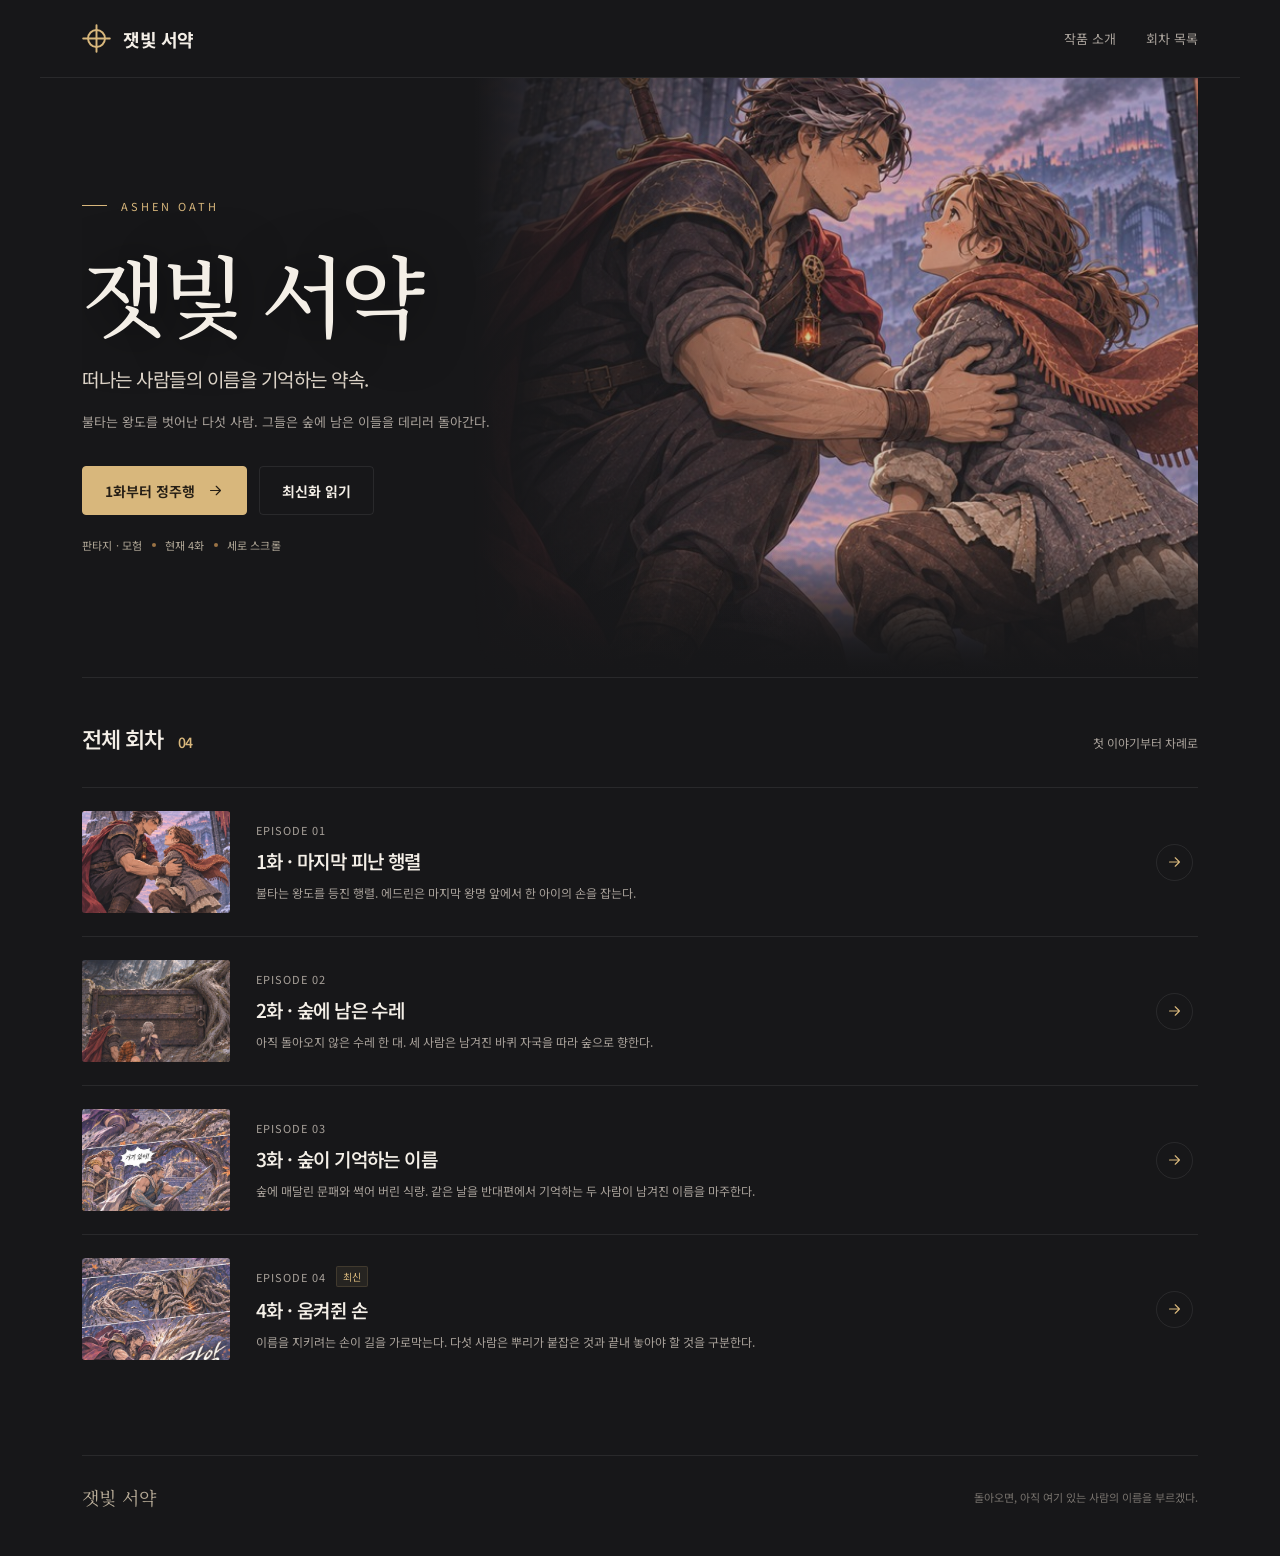
==== ashen-oath/index.html @ a019a08b "Add static webtoon viewer for 망검회귀 and 잿빛 서약 Korean multi-series viewer with vertical-scroll reader," ====
<!doctype html>
<html lang="ko">
<head>
<meta charset="utf-8">
<meta name="viewport" content="width=device-width,initial-scale=1">
<meta name="theme-color" content="#171719">
<meta name="description" content="떠나는 사람들의 이름을 기억하는 약속.">
<title>잿빛 서약 · 웹툰</title>
<link rel="preconnect" href="https://fonts.googleapis.com">
<link rel="preconnect" href="https://fonts.gstatic.com" crossorigin>
<link href="https://fonts.googleapis.com/css2?family=Noto+Sans+KR:wght@400;500;700&family=Noto+Serif+KR:wght@500&display=swap" rel="stylesheet">
<link rel="stylesheet" href="../css/style.css">
<link rel="icon" type="image/svg+xml" href="../favicon.svg">
<script>window.WEBTOON = {"seriesId": "ashen-oath", "seriesTitle": "잿빛 서약", "episodes": [{"number": 1, "title": "마지막 피난 행렬", "url": "episode-001.html", "kind": "episode", "displayTitle": "1화 · 마지막 피난 행렬", "shortLabel": "1화"}, {"number": 2, "title": "숲에 남은 수레", "url": "episode-002.html", "kind": "episode", "displayTitle": "2화 · 숲에 남은 수레", "shortLabel": "2화"}, {"number": 3, "title": "숲이 기억하는 이름", "url": "episode-003.html", "kind": "episode", "displayTitle": "3화 · 숲이 기억하는 이름", "shortLabel": "3화"}, {"number": 4, "title": "움켜쥔 손", "url": "episode-004.html", "kind": "episode", "displayTitle": "4화 · 움켜쥔 손", "shortLabel": "4화"}]};</script>
<script src="../js/app.js" defer></script>
</head>
<body>
<a class="skip-link" href="#episodes">회차 목록으로 건너뛰기</a>
<header class="site-header"><a class="brand" href="index.html" aria-label="잿빛 서약 홈"><svg viewBox="0 0 24 24" aria-hidden="true"><circle cx="12" cy="12" r="7"/><path d="M12 1v22M1 12h22"/></svg><span>잿빛 서약</span></a><nav class="site-links" aria-label="주요 메뉴"><a href="#about">작품 소개</a><a href="#episodes">회차 목록</a></nav></header>
<main class="home">
  <section class="hero" id="about" aria-labelledby="series-title">
    <img class="hero-art" src="../assets/ashen-oath/covers/01.jpg" alt="" width="768" height="1152" fetchpriority="high">
    <div class="hero-content">
      <div class="eyebrow">ASHEN OATH</div>
      <h1 id="series-title">잿빛 서약</h1>
      
      <p class="hero-tagline">떠나는 사람들의 이름을 기억하는 약속.</p>
      <p class="hero-description">불타는 왕도를 벗어난 다섯 사람. 그들은 숲에 남은 이들을 데리러 돌아간다.</p>
      <div class="hero-actions"><a class="button button-primary" href="episode-001.html" data-resume-link><span data-button-label>1화부터 정주행</span><svg viewBox="0 0 24 24" aria-hidden="true"><path d="M5 12h14M13 6l6 6-6 6"/></svg></a><a class="button" href="episode-004.html">최신화 읽기</a></div>
      <p class="hero-note"><span>판타지 · 모험</span><i class="dot"></i><span>현재 4화</span><i class="dot"></i><span>세로 스크롤</span></p>
    </div>
  </section>
  <section class="chapter-list" id="episodes" aria-labelledby="episodes-title">
    <div class="section-heading">
      <h2 id="episodes-title">전체 회차 <span>04</span></h2>
      <p>첫 이야기부터 차례로</p>
    </div>
    <a class="episode-row" href="episode-001.html">
  <img class="episode-thumb" src="../assets/ashen-oath/covers/01.jpg" width="148" height="102" loading="lazy" alt="">
  <div>
    <div class="episode-kicker">EPISODE 01</div>
    <h3>1화 · 마지막 피난 행렬</h3>
    <p>불타는 왕도를 등진 행렬. 에드린은 마지막 왕명 앞에서 한 아이의 손을 잡는다.</p>
    <span class="read-status" data-read-status="1" hidden></span>
  </div>
  <span class="row-arrow"><svg viewBox="0 0 24 24" aria-hidden="true"><path d="M5 12h14M13 6l6 6-6 6"/></svg></span>
</a><a class="episode-row" href="episode-002.html">
  <img class="episode-thumb" src="../assets/ashen-oath/covers/02.jpg" width="148" height="102" loading="lazy" alt="">
  <div>
    <div class="episode-kicker">EPISODE 02</div>
    <h3>2화 · 숲에 남은 수레</h3>
    <p>아직 돌아오지 않은 수레 한 대. 세 사람은 남겨진 바퀴 자국을 따라 숲으로 향한다.</p>
    <span class="read-status" data-read-status="2" hidden></span>
  </div>
  <span class="row-arrow"><svg viewBox="0 0 24 24" aria-hidden="true"><path d="M5 12h14M13 6l6 6-6 6"/></svg></span>
</a><a class="episode-row" href="episode-003.html">
  <img class="episode-thumb" src="../assets/ashen-oath/covers/03.jpg" width="148" height="102" loading="lazy" alt="">
  <div>
    <div class="episode-kicker">EPISODE 03</div>
    <h3>3화 · 숲이 기억하는 이름</h3>
    <p>숲에 매달린 문패와 썩어 버린 식량. 같은 날을 반대편에서 기억하는 두 사람이 남겨진 이름을 마주한다.</p>
    <span class="read-status" data-read-status="3" hidden></span>
  </div>
  <span class="row-arrow"><svg viewBox="0 0 24 24" aria-hidden="true"><path d="M5 12h14M13 6l6 6-6 6"/></svg></span>
</a><a class="episode-row" href="episode-004.html">
  <img class="episode-thumb" src="../assets/ashen-oath/covers/04.jpg" width="148" height="102" loading="lazy" alt="">
  <div>
    <div class="episode-kicker">EPISODE 04<span class="badge">최신</span></div>
    <h3>4화 · 움켜쥔 손</h3>
    <p>이름을 지키려는 손이 길을 가로막는다. 다섯 사람은 뿌리가 붙잡은 것과 끝내 놓아야 할 것을 구분한다.</p>
    <span class="read-status" data-read-status="4" hidden></span>
  </div>
  <span class="row-arrow"><svg viewBox="0 0 24 24" aria-hidden="true"><path d="M5 12h14M13 6l6 6-6 6"/></svg></span>
</a>
  </section>
</main>
<footer class="home-footer"><span class="footer-mark">잿빛 서약</span><span>돌아오면, 아직 여기 있는 사람의 이름을 부르겠다.</span></footer>
</body></html>
---- css/style.css ----
@charset "UTF-8";
:root{color-scheme:dark;--bg:#171719;--surface:#222124;--surface-2:#2c292b;--ink:#f4efe7;--muted:#a8a19a;--gold:#d8b77c;--line:#ffffff14;--paper:#fffcf6;--reader-width:820px;--header-h:66px}
*{box-sizing:border-box}html{scroll-behavior:smooth;scroll-padding-top:78px}body{margin:0;background:var(--bg);color:var(--ink);font-family:"Noto Sans KR","Malgun Gothic",system-ui,sans-serif;-webkit-font-smoothing:antialiased}a{color:inherit;text-decoration:none}button,input,select{font:inherit}button,a{-webkit-tap-highlight-color:transparent}button{cursor:pointer}a:focus-visible,button:focus-visible,input:focus-visible,select:focus-visible{outline:2px solid var(--gold);outline-offset:5px}button:disabled{opacity:.3;cursor:default}button{color:inherit}svg{width:22px;height:22px;display:block;stroke:currentColor;stroke-width:1.6;fill:none;stroke-linecap:round;stroke-linejoin:round}.sr-only{position:absolute;width:1px;height:1px;padding:0;margin:-1px;overflow:hidden;clip:rect(0,0,0,0);white-space:nowrap;border:0}[hidden]{display:none!important}.skip-link{position:fixed;top:-60px;left:16px;z-index:100;background:var(--gold);color:#221c15;padding:12px}.skip-link:focus{top:10px}
.site-header{height:78px;max-width:1200px;margin:auto;padding:0 42px;display:flex;align-items:center;justify-content:space-between;border-bottom:1px solid var(--line)}.brand{display:inline-flex;align-items:center;gap:12px;font-weight:700;font-size:18px;letter-spacing:-.5px}.brand svg{color:var(--gold);width:29px;height:29px}.site-links{display:flex;gap:30px;font-size:13px;color:var(--muted)}.site-links a:hover{color:var(--ink)}
.home{max-width:1200px;margin:auto;padding:0 42px}.hero{position:relative;min-height:600px;display:flex;align-items:center;border-bottom:1px solid var(--line);overflow:hidden}.hero-art{position:absolute;inset:0 -42px 0 35%;width:72%;height:100%;object-fit:cover;object-position:center 35%;opacity:.8;mask-image:linear-gradient(90deg,transparent,#000 28%,#000 90%),linear-gradient(0deg,transparent,#000 22%);mask-composite:intersect;-webkit-mask-image:linear-gradient(90deg,transparent,#000 28%,#000 90%),linear-gradient(0deg,transparent,#000 22%);-webkit-mask-composite:source-in,xor}.hero-art.is-placeholder{object-fit:cover}.hero:after{content:"";position:absolute;inset:0;pointer-events:none;background:linear-gradient(90deg,#171719 0%,#171719d9 22%,#17171900 65%),linear-gradient(0deg,#171719,transparent 22%)}.hero-content{z-index:1;position:relative;max-width:610px;padding:68px 0 72px}.eyebrow{display:flex;align-items:center;gap:14px;text-transform:uppercase;font-size:11px;letter-spacing:3px;color:var(--gold)}.eyebrow:before{content:"";width:25px;height:1px;background:var(--gold)}.hero h1{font-family:"Noto Serif KR","Batang",serif;font-size:clamp(48px,7vw,88px);font-weight:500;letter-spacing:-6px;line-height:1.28;margin:22px 0 12px;text-shadow:0 4px 50px #0009}.hero-hanja{font-family:"Noto Serif KR","Batang",serif;font-size:18px;color:#c4b49a;letter-spacing:6px;margin:0 0 18px}.hero-tagline{font-size:19px;line-height:1.85;letter-spacing:-.5px;color:#dcd3c7;margin:0 0 12px}.hero-description{font-size:13px;line-height:1.95;color:var(--muted);max-width:420px;margin-bottom:32px}.hero-actions{display:flex;gap:12px;flex-wrap:wrap}.button{display:inline-flex;gap:12px;align-items:center;justify-content:center;min-height:49px;padding:13px 22px;border:1px solid var(--line);background:transparent;border-radius:4px;font-weight:650;font-size:14px;transition:background .2s,transform .2s}.button:hover{background:#ffffff0c;transform:translateY(-1px)}.button-primary{background:var(--gold);border-color:var(--gold);color:#251e15}.button-primary:hover{background:#e8c891}.button svg{width:17px;height:17px}.hero-note{font-size:11px;letter-spacing:.2px;color:#b0a797;margin:22px 0 0;display:flex;align-items:center;gap:9px;flex-wrap:wrap}.dot{width:4px;height:4px;background:#9b7345;border-radius:50%;flex-shrink:0}
.chapter-list{padding:44px 0 72px}.section-heading{display:flex;align-items:baseline;justify-content:space-between;margin-bottom:24px;gap:16px}.section-heading h2{font-size:22px;letter-spacing:-1px;font-weight:550;margin:0}.section-heading h2 span{color:var(--gold);font-size:14px;margin-left:10px}.section-heading p{font-size:12px;color:var(--muted)}.episode-row{display:grid;grid-template-columns:148px 1fr 42px;gap:26px;align-items:center;padding:23px 0;border-top:1px solid var(--line);transition:opacity .2s}.episode-row:hover{opacity:.8}.episode-thumb{display:block;width:148px;aspect-ratio:1.45;object-fit:cover;object-position:50% 34%;border-radius:3px;background:var(--surface)}.episode-kicker{font-size:11px;color:var(--muted);display:flex;align-items:center;gap:10px;margin-bottom:9px;letter-spacing:1px;flex-wrap:wrap}.badge{color:var(--gold);letter-spacing:0;background:#d8b77c14;border:1px solid #d8b77c25;padding:2px 6px;font-size:10px;border-radius:2px}.badge-concept{color:#e8c891}.episode-row h3{font-size:19px;letter-spacing:-.6px;font-weight:550;margin:0 0 9px}.episode-row p{margin:0;color:var(--muted);line-height:1.6;font-size:12px}.row-arrow{color:var(--gold);width:37px;height:37px;border:1px solid var(--line);border-radius:50%;display:grid;place-items:center}.row-arrow svg{width:17px}.read-status{font-size:11px;color:var(--gold);display:block;margin-top:9px}.home-footer{max-width:1116px;border-top:1px solid var(--line);padding:28px 0 46px;margin:auto;display:flex;justify-content:space-between;align-items:center;color:#77726d;font-size:11px;gap:20px}.home-footer .footer-mark{font-family:"Noto Serif KR","Batang",serif;font-size:18px;color:#b8ac98}

/* Home library */
.library{max-width:1200px;margin:auto;padding:0 42px 80px}.library-intro{padding:56px 0 28px}.library-intro h1{font-family:"Noto Serif KR","Batang",serif;font-size:clamp(40px,6vw,72px);font-weight:500;letter-spacing:-4px;line-height:1.2;margin:16px 0 14px}.library-intro p{color:var(--muted);font-size:15px;line-height:1.85;max-width:520px;margin:0}.series-grid{display:grid;grid-template-columns:repeat(2,minmax(0,1fr));gap:22px;padding:28px 0 20px}.series-card{display:grid;grid-template-columns:148px 1fr;gap:22px;align-items:stretch;padding:20px;background:var(--surface);border:1px solid var(--line);border-radius:8px;min-height:220px;transition:background .2s,transform .2s}.series-card:hover{background:var(--surface-2);transform:translateY(-2px)}.series-card-cover{width:148px;height:100%;min-height:196px;object-fit:cover;object-position:50% 28%;border-radius:4px;background:#1b191c}.series-card .eyebrow{letter-spacing:2px;font-size:10px}.series-card h2{font-family:"Noto Serif KR","Batang",serif;font-size:28px;letter-spacing:-1.4px;font-weight:500;margin:10px 0 8px}.series-card .hanja{color:#c4b49a;font-size:13px;letter-spacing:3px;margin:0 0 10px}.series-card .tagline{margin:0 0 14px;color:#dcd3c7;font-size:14px;line-height:1.7}.series-card .meta{margin:0;color:var(--muted);font-size:12px}

/* Reader */
.reader{background:#141416;--reader-side:#141416;overflow-anchor:none}.reader[data-backdrop="light"]{--reader-side:#e9e5de;background:var(--reader-side)}.reader[data-backdrop="light"] .chapter-end{background:#eee9df;color:#302c27}.reader[data-backdrop="light"] .chapter-end p{color:#6f665d}.reader[data-backdrop="light"] .chapter-end .button{border-color:#332b2626}.reader[data-backdrop="light"] .concept-banner{background:#d8b77c22;color:#3a3228}.reader[data-backdrop="light"] .panel figcaption{background:#eee9df;color:#5a5248}.reader-header{position:fixed;top:0;left:0;right:0;height:var(--header-h);display:flex;align-items:center;justify-content:space-between;padding:0 24px;background:#1b1b1eef;backdrop-filter:blur(14px);border-bottom:1px solid var(--line);z-index:20;transition:transform .2s}.reader-title{font-size:13px;display:flex;align-items:center;gap:18px;min-width:0}.reader-title .brand{font-size:15px}.reader-title .brand svg{width:22px;height:22px}.current-title{color:#bfb7ad;border-left:1px solid #ffffff24;padding-left:18px;white-space:nowrap;overflow:hidden;text-overflow:ellipsis}.reader-tools{display:flex;align-items:center;gap:9px}.icon-button{border:0;background:transparent;min-width:40px;min-height:40px;display:inline-flex;align-items:center;justify-content:center;gap:7px;padding:8px;border-radius:4px;font-size:12px}.icon-button:hover{background:#ffffff0b}.reader-progress-track{position:fixed;top:0;left:0;right:0;height:3px;background:#ffffff08;z-index:30}.reader-progress-fill{height:100%;width:0;background:var(--gold);transition:width .1s}.reader-main{padding-top:var(--header-h);margin:0 auto;max-width:var(--reader-width)}.chapter{margin:0;scroll-margin-top:var(--header-h)}.episode-art{background:var(--paper);line-height:0;font-size:0}.episode-art img{display:block;width:100%;height:auto;margin:0;border:0;border-radius:0;padding:0}.concept-banner{padding:22px 24px 20px;background:#d8b77c14;border-bottom:1px solid #d8b77c28;text-align:center}.concept-banner strong{display:block;color:var(--gold);font-size:11px;letter-spacing:2.4px;margin-bottom:8px}.concept-banner p{margin:0;color:#cfc6ba;font-size:13px;line-height:1.75}.panel{margin:0;background:var(--paper)}.panel figcaption{font-size:13px;line-height:1.7;text-align:center;padding:16px 20px 22px;background:#1d1c1e;color:#cfc6ba}.chapter-end{padding:55px 24px 61px;background:#1d1c1e;text-align:center;border-top:1px solid var(--line)}.chapter-end .small-caps{color:var(--gold);font-size:11px;letter-spacing:2px}.chapter-end h2{font-size:23px;letter-spacing:-.8px;font-weight:500;margin:14px 0}.chapter-end p{font-size:13px;color:var(--muted);line-height:1.9;margin:0 0 26px}.chapter-end .end-actions{display:flex;justify-content:center;gap:10px;flex-wrap:wrap}.chapter-end .button{min-height:43px;font-size:12px}.reading-dock{position:fixed;bottom:22px;left:50%;transform:translateX(-50%);z-index:20;display:flex;align-items:center;gap:2px;background:#232225f5;color:#e8e2d9;border:1px solid #ffffff20;box-shadow:0 6px 30px #0006;border-radius:7px;padding:5px 7px;backdrop-filter:blur(14px);transition:opacity .2s,transform .2s}.dock-status{min-width:96px;text-align:center;font-size:11px;color:var(--muted);padding:0 11px}.dock-status strong{font-weight:500;color:var(--ink);margin-right:5px}.focus-toggle{position:fixed;bottom:27px;right:25px;z-index:22;background:#242327df;border:1px solid #ffffff20;border-radius:50%;width:42px;height:42px;display:grid;place-items:center;color:#d8d0c3}.reader.is-focused .reader-header{transform:translateY(-100%)}.reader.is-focused .reading-dock{opacity:0;pointer-events:none;transform:translate(-50%,25px)}.reader.is-focused .focus-toggle{opacity:.5}.reader.is-focused .focus-toggle:hover,.reader.is-focused .focus-toggle:focus-visible{opacity:1}

dialog{color:var(--ink);background:#232124;border:1px solid #ffffff12;border-radius:8px;padding:0;max-width:min(430px,calc(100vw - 28px));width:430px;box-shadow:0 20px 90px #0007}dialog::backdrop{background:#08070b99;backdrop-filter:blur(5px)}.dialog-header{display:flex;align-items:center;justify-content:space-between;padding:20px 22px;border-bottom:1px solid var(--line)}.dialog-header h2{font-size:17px;margin:0;font-weight:550}.dialog-content{padding:8px 22px 24px}.dialog-episode{display:flex;align-items:center;gap:15px;padding:18px 0;border-bottom:1px solid var(--line)}.dialog-episode:last-of-type{border:0}.dialog-episode img{width:66px;height:75px;object-fit:cover;border-radius:3px;background:var(--surface)}.dialog-episode small{display:block;color:var(--gold);font-size:11px;margin-bottom:6px}.dialog-episode strong{font-size:14px;font-weight:500}.dialog-episode[aria-current="true"] strong:after{content:"읽는 중";font-size:10px;color:var(--gold);margin-left:8px}.settings-field{padding:20px 0;border-bottom:1px solid var(--line);border-left:0;border-right:0;border-top:0;margin:0}.settings-field:last-of-type{border-bottom:0}.settings-field legend{font-size:13px;padding:0 0 12px}.choice-group{display:flex;gap:9px}.choice{position:relative;flex:1}.choice input{position:absolute;opacity:0}.choice span{display:block;text-align:center;padding:12px 10px;border:1px solid #ffffff20;border-radius:4px;font-size:13px}.choice input:checked+span{border-color:var(--gold);background:#d8b77c0c;color:var(--gold)}.choice input:focus-visible+span{outline:2px solid var(--gold);outline-offset:3px}.settings-note{color:var(--muted);font-size:11px;line-height:1.8;padding-top:5px}.dialog-home{display:block;color:var(--muted);font-size:12px;padding:18px 0 0}.toast{position:fixed;bottom:90px;left:50%;transform:translateX(-50%);background:#3a342a;color:#f5ead5;padding:11px 19px;border-radius:4px;font-size:12px;z-index:50;box-shadow:0 5px 20px #0004;pointer-events:none}

@media(min-width:1500px){.home,.site-header,.library{max-width:1300px}.hero{min-height:660px}}
@media(max-width:900px){.series-grid{grid-template-columns:1fr}}
@media(max-width:700px){.site-header{height:65px;padding:0 22px}.site-links{gap:17px;font-size:11px}.brand{font-size:16px;gap:9px}.home,.library{padding:0 22px}.library{padding-bottom:56px}.library-intro{padding:36px 0 12px}.library-intro h1{letter-spacing:-2px}.series-card{grid-template-columns:110px 1fr;gap:14px;padding:14px;min-height:0}.series-card-cover{width:110px;min-height:148px}.series-card h2{font-size:22px;margin:8px 0 6px}.series-card .tagline{font-size:13px}.hero{min-height:610px;align-items:flex-end}.hero-art{inset:0 -22px auto auto;width:calc(100% + 44px);height:440px;object-position:50% 28%;opacity:.76;mask-image:linear-gradient(0deg,transparent,#000 55%);-webkit-mask-image:linear-gradient(0deg,transparent,#000 55%);mask-composite:add;-webkit-mask-composite:source-over}.hero:after{background:linear-gradient(0deg,#171719 3%,#171719d9 31%,#17171900 70%)}.hero-content{padding:285px 0 39px;max-width:100%;width:100%}.eyebrow{font-size:9px;letter-spacing:2.4px}.hero h1{font-size:52px;letter-spacing:-3px;margin:16px 0 12px}.hero-hanja{font-size:14px;letter-spacing:4px}.hero-tagline{font-size:16px;line-height:1.8}.hero-description{font-size:12px;margin-bottom:25px;max-width:320px}.hero-actions{gap:8px}.hero-actions .button{padding:12px 17px;font-size:13px}.hero-note{font-size:10px;margin-top:17px}.chapter-list{padding:32px 0 42px}.section-heading{margin-bottom:17px}.section-heading h2{font-size:20px}.section-heading p{font-size:10px}.episode-row{grid-template-columns:99px 1fr;gap:16px;padding:18px 0}.episode-thumb{width:99px;aspect-ratio:1.1}.episode-row h3{font-size:16px;margin-bottom:6px}.episode-row p{font-size:11px;display:-webkit-box;-webkit-line-clamp:2;-webkit-box-orient:vertical;overflow:hidden}.episode-kicker{font-size:10px;margin-bottom:6px}.row-arrow{display:none}.home-footer{margin:0 22px;font-size:9px;gap:20px;line-height:1.7}.home-footer .footer-mark{font-size:16px;white-space:nowrap}.reader{--header-h:55px}.reader-header{padding:0 11px}.reader-title{gap:9px}.reader-title .brand{font-size:12px;white-space:nowrap;gap:5px}.reader-title .brand svg{display:none}.current-title{font-size:11px;padding-left:10px;max-width:43vw}.reader-tools{gap:0}.reader-tools .icon-button{min-width:36px;padding:7px}.tool-label{display:none}.reader-main{max-width:100%}.reading-dock{bottom:max(12px,env(safe-area-inset-bottom));padding:3px 5px}.dock-status{min-width:84px;font-size:10px;padding:0 7px}.focus-toggle{right:12px;bottom:17px;width:34px;height:34px}.focus-toggle svg{width:18px;height:18px}.chapter-end{padding:39px 16px 52px}.chapter-end h2{font-size:20px}.chapter-end p{font-size:12px}.chapter-end .button{padding:11px 16px}.toast{bottom:76px}}
.reader.is-focused:focus-within .reader-header{transform:translateY(-100%)}.reader.is-focused .reader-header:focus-within{transform:none}
@media(prefers-reduced-motion:reduce){html{scroll-behavior:auto}*,*:before,*:after{transition:none!important;animation:none!important}}
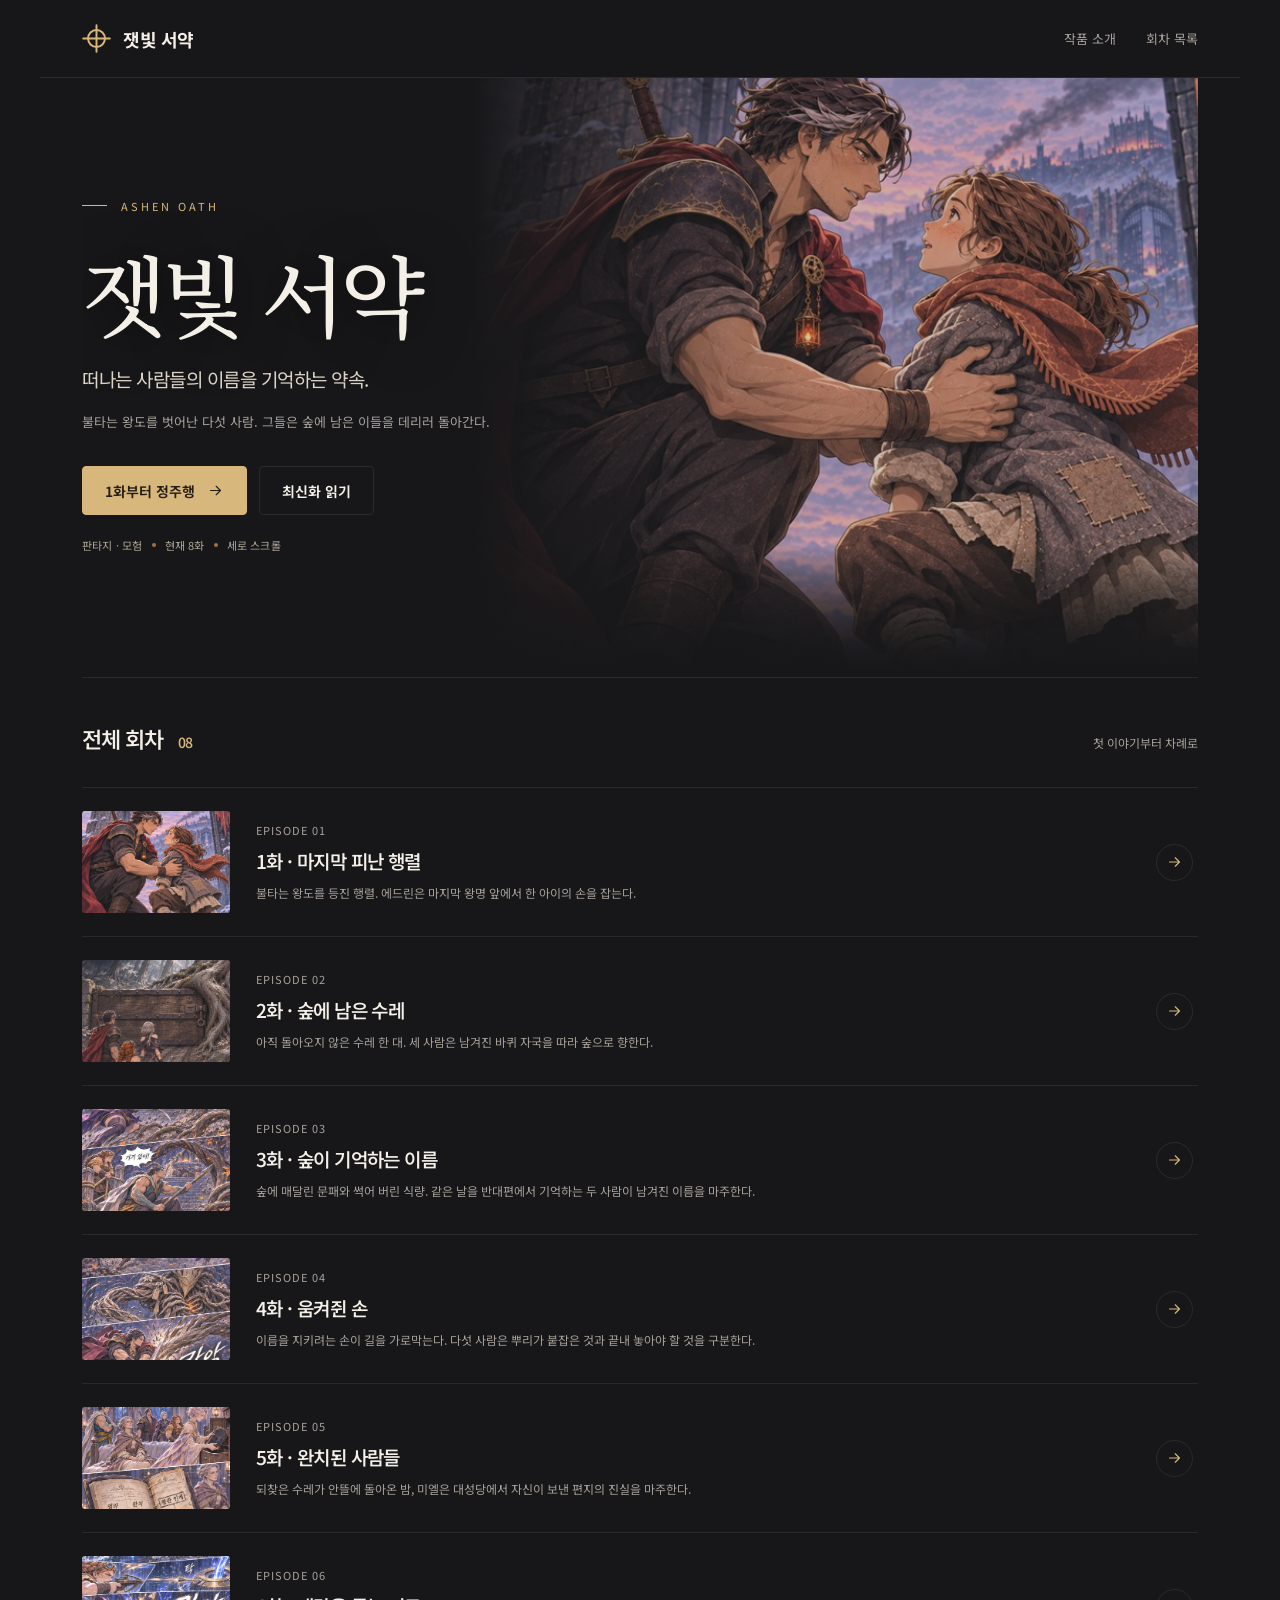
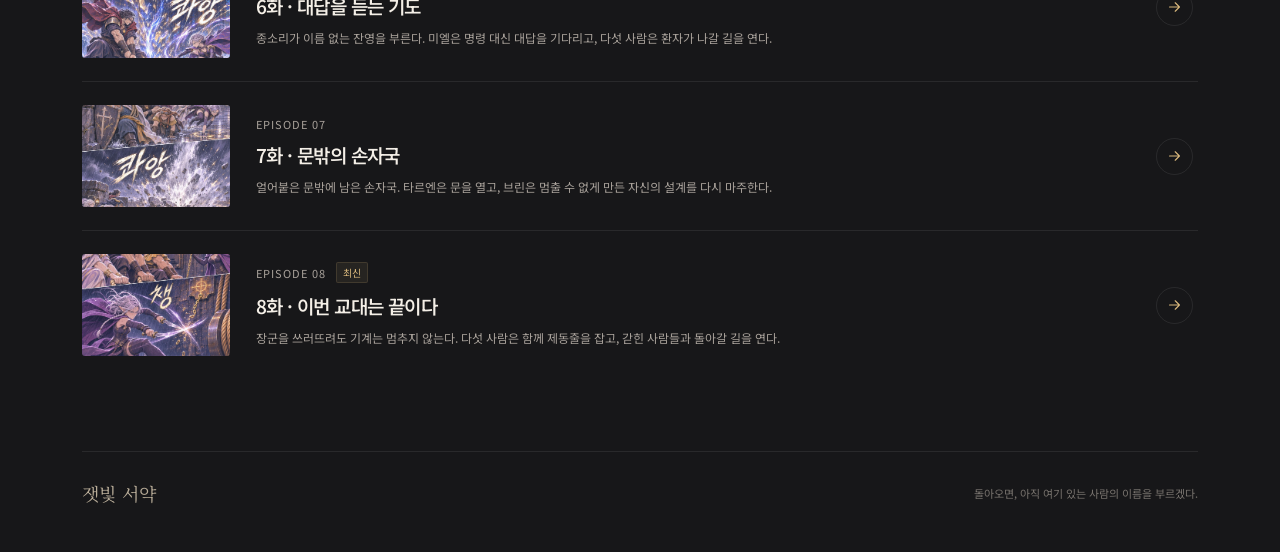
==== commit ee61f700: "Add 잿빛 서약 episodes 5-8 from the reference site" ====
--- a/ashen-oath/index.html
+++ b/ashen-oath/index.html
@@ -11,7 +11,7 @@
 <link href="https://fonts.googleapis.com/css2?family=Noto+Sans+KR:wght@400;500;700&family=Noto+Serif+KR:wght@500&display=swap" rel="stylesheet">
 <link rel="stylesheet" href="../css/style.css">
 <link rel="icon" type="image/svg+xml" href="../favicon.svg">
-<script>window.WEBTOON = {"seriesId": "ashen-oath", "seriesTitle": "잿빛 서약", "episodes": [{"number": 1, "title": "마지막 피난 행렬", "url": "episode-001.html", "kind": "episode", "displayTitle": "1화 · 마지막 피난 행렬", "shortLabel": "1화"}, {"number": 2, "title": "숲에 남은 수레", "url": "episode-002.html", "kind": "episode", "displayTitle": "2화 · 숲에 남은 수레", "shortLabel": "2화"}, {"number": 3, "title": "숲이 기억하는 이름", "url": "episode-003.html", "kind": "episode", "displayTitle": "3화 · 숲이 기억하는 이름", "shortLabel": "3화"}, {"number": 4, "title": "움켜쥔 손", "url": "episode-004.html", "kind": "episode", "displayTitle": "4화 · 움켜쥔 손", "shortLabel": "4화"}]};</script>
+<script>window.WEBTOON = {"seriesId": "ashen-oath", "seriesTitle": "잿빛 서약", "episodes": [{"number": 1, "title": "마지막 피난 행렬", "url": "episode-001.html", "kind": "episode", "displayTitle": "1화 · 마지막 피난 행렬", "shortLabel": "1화"}, {"number": 2, "title": "숲에 남은 수레", "url": "episode-002.html", "kind": "episode", "displayTitle": "2화 · 숲에 남은 수레", "shortLabel": "2화"}, {"number": 3, "title": "숲이 기억하는 이름", "url": "episode-003.html", "kind": "episode", "displayTitle": "3화 · 숲이 기억하는 이름", "shortLabel": "3화"}, {"number": 4, "title": "움켜쥔 손", "url": "episode-004.html", "kind": "episode", "displayTitle": "4화 · 움켜쥔 손", "shortLabel": "4화"}, {"number": 5, "title": "완치된 사람들", "url": "episode-005.html", "kind": "episode", "displayTitle": "5화 · 완치된 사람들", "shortLabel": "5화"}, {"number": 6, "title": "대답을 듣는 기도", "url": "episode-006.html", "kind": "episode", "displayTitle": "6화 · 대답을 듣는 기도", "shortLabel": "6화"}, {"number": 7, "title": "문밖의 손자국", "url": "episode-007.html", "kind": "episode", "displayTitle": "7화 · 문밖의 손자국", "shortLabel": "7화"}, {"number": 8, "title": "이번 교대는 끝이다", "url": "episode-008.html", "kind": "episode", "displayTitle": "8화 · 이번 교대는 끝이다", "shortLabel": "8화"}]};</script>
 <script src="../js/app.js" defer></script>
 </head>
 <body>
@@ -26,13 +26,13 @@
       
       <p class="hero-tagline">떠나는 사람들의 이름을 기억하는 약속.</p>
       <p class="hero-description">불타는 왕도를 벗어난 다섯 사람. 그들은 숲에 남은 이들을 데리러 돌아간다.</p>
-      <div class="hero-actions"><a class="button button-primary" href="episode-001.html" data-resume-link><span data-button-label>1화부터 정주행</span><svg viewBox="0 0 24 24" aria-hidden="true"><path d="M5 12h14M13 6l6 6-6 6"/></svg></a><a class="button" href="episode-004.html">최신화 읽기</a></div>
-      <p class="hero-note"><span>판타지 · 모험</span><i class="dot"></i><span>현재 4화</span><i class="dot"></i><span>세로 스크롤</span></p>
+      <div class="hero-actions"><a class="button button-primary" href="episode-001.html" data-resume-link><span data-button-label>1화부터 정주행</span><svg viewBox="0 0 24 24" aria-hidden="true"><path d="M5 12h14M13 6l6 6-6 6"/></svg></a><a class="button" href="episode-008.html">최신화 읽기</a></div>
+      <p class="hero-note"><span>판타지 · 모험</span><i class="dot"></i><span>현재 8화</span><i class="dot"></i><span>세로 스크롤</span></p>
     </div>
   </section>
   <section class="chapter-list" id="episodes" aria-labelledby="episodes-title">
     <div class="section-heading">
-      <h2 id="episodes-title">전체 회차 <span>04</span></h2>
+      <h2 id="episodes-title">전체 회차 <span>08</span></h2>
       <p>첫 이야기부터 차례로</p>
     </div>
     <a class="episode-row" href="episode-001.html">
@@ -65,10 +65,46 @@
 </a><a class="episode-row" href="episode-004.html">
   <img class="episode-thumb" src="../assets/ashen-oath/covers/04.jpg" width="148" height="102" loading="lazy" alt="">
   <div>
-    <div class="episode-kicker">EPISODE 04<span class="badge">최신</span></div>
+    <div class="episode-kicker">EPISODE 04</div>
     <h3>4화 · 움켜쥔 손</h3>
     <p>이름을 지키려는 손이 길을 가로막는다. 다섯 사람은 뿌리가 붙잡은 것과 끝내 놓아야 할 것을 구분한다.</p>
     <span class="read-status" data-read-status="4" hidden></span>
+  </div>
+  <span class="row-arrow"><svg viewBox="0 0 24 24" aria-hidden="true"><path d="M5 12h14M13 6l6 6-6 6"/></svg></span>
+</a><a class="episode-row" href="episode-005.html">
+  <img class="episode-thumb" src="../assets/ashen-oath/covers/05.jpg" width="148" height="102" loading="lazy" alt="">
+  <div>
+    <div class="episode-kicker">EPISODE 05</div>
+    <h3>5화 · 완치된 사람들</h3>
+    <p>되찾은 수레가 안뜰에 돌아온 밤, 미엘은 대성당에서 자신이 보낸 편지의 진실을 마주한다.</p>
+    <span class="read-status" data-read-status="5" hidden></span>
+  </div>
+  <span class="row-arrow"><svg viewBox="0 0 24 24" aria-hidden="true"><path d="M5 12h14M13 6l6 6-6 6"/></svg></span>
+</a><a class="episode-row" href="episode-006.html">
+  <img class="episode-thumb" src="../assets/ashen-oath/covers/06.jpg" width="148" height="102" loading="lazy" alt="">
+  <div>
+    <div class="episode-kicker">EPISODE 06</div>
+    <h3>6화 · 대답을 듣는 기도</h3>
+    <p>종소리가 이름 없는 잔영을 부른다. 미엘은 명령 대신 대답을 기다리고, 다섯 사람은 환자가 나갈 길을 연다.</p>
+    <span class="read-status" data-read-status="6" hidden></span>
+  </div>
+  <span class="row-arrow"><svg viewBox="0 0 24 24" aria-hidden="true"><path d="M5 12h14M13 6l6 6-6 6"/></svg></span>
+</a><a class="episode-row" href="episode-007.html">
+  <img class="episode-thumb" src="../assets/ashen-oath/covers/07.jpg" width="148" height="102" loading="lazy" alt="">
+  <div>
+    <div class="episode-kicker">EPISODE 07</div>
+    <h3>7화 · 문밖의 손자국</h3>
+    <p>얼어붙은 문밖에 남은 손자국. 타르엔은 문을 열고, 브린은 멈출 수 없게 만든 자신의 설계를 다시 마주한다.</p>
+    <span class="read-status" data-read-status="7" hidden></span>
+  </div>
+  <span class="row-arrow"><svg viewBox="0 0 24 24" aria-hidden="true"><path d="M5 12h14M13 6l6 6-6 6"/></svg></span>
+</a><a class="episode-row" href="episode-008.html">
+  <img class="episode-thumb" src="../assets/ashen-oath/covers/08.jpg" width="148" height="102" loading="lazy" alt="">
+  <div>
+    <div class="episode-kicker">EPISODE 08<span class="badge">최신</span></div>
+    <h3>8화 · 이번 교대는 끝이다</h3>
+    <p>장군을 쓰러뜨려도 기계는 멈추지 않는다. 다섯 사람은 함께 제동줄을 잡고, 갇힌 사람들과 돌아갈 길을 연다.</p>
+    <span class="read-status" data-read-status="8" hidden></span>
   </div>
   <span class="row-arrow"><svg viewBox="0 0 24 24" aria-hidden="true"><path d="M5 12h14M13 6l6 6-6 6"/></svg></span>
 </a>
